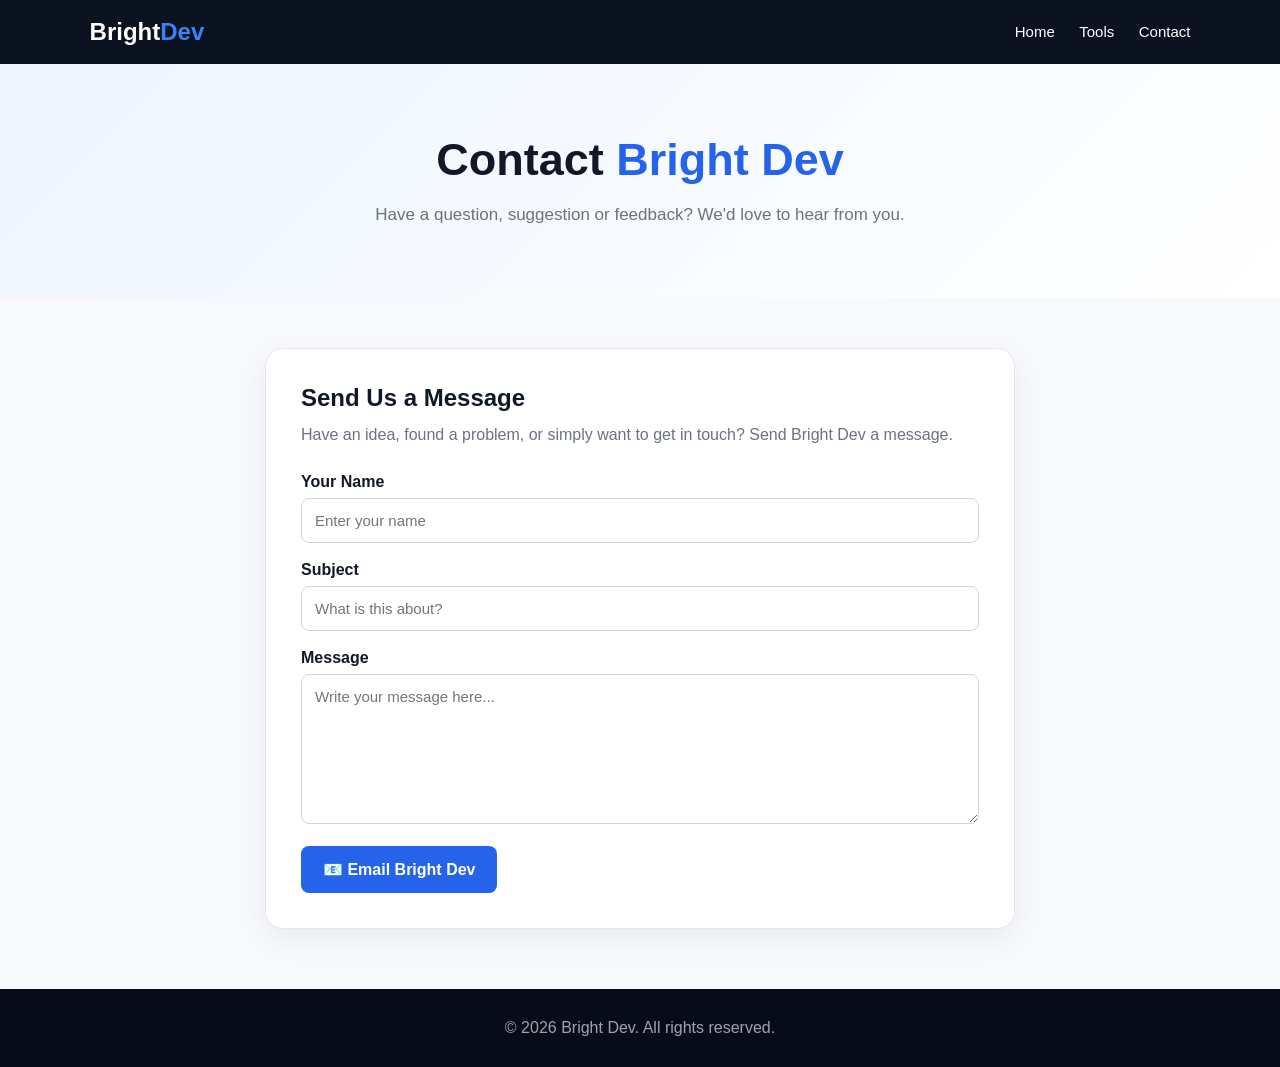
==== contact.html @ 9a0c2cc0 "Create contact.html" ====
<!DOCTYPE html>
<html lang="en">
<head>
    <meta charset="UTF-8">
    <meta name="viewport" content="width=device-width, initial-scale=1.0">

    <title>Bright Dev | Contact</title>

    <style>
        * {
            margin: 0;
            padding: 0;
            box-sizing: border-box;
            font-family: Arial, sans-serif;
        }

        body {
            background: #f7f9fc;
            color: #111827;
        }

        header {
            background: #0b1220;
            color: white;
            padding: 18px 7%;
            display: flex;
            justify-content: space-between;
            align-items: center;
        }

        .logo {
            font-size: 24px;
            font-weight: bold;
        }

        .logo span {
            color: #3b82f6;
        }

        nav a {
            color: white;
            text-decoration: none;
            margin-left: 20px;
            font-size: 15px;
        }

        .hero {
            text-align: center;
            padding: 70px 7%;
            background: linear-gradient(135deg, #eef5ff, #ffffff);
        }

        .hero h1 {
            font-size: 45px;
            margin-bottom: 15px;
        }

        .hero h1 span {
            color: #2563eb;
        }

        .hero p {
            color: #6b7280;
            font-size: 17px;
            line-height: 1.6;
        }

        .contact-section {
            max-width: 800px;
            margin: 50px auto;
            padding: 0 25px;
        }

        .contact-card {
            background: white;
            padding: 35px;
            border-radius: 18px;
            border: 1px solid #e5e7eb;
            box-shadow: 0 10px 30px rgba(0,0,0,0.06);
        }

        .contact-card h2 {
            margin-bottom: 10px;
        }

        .contact-card p {
            color: #6b7280;
            line-height: 1.6;
            margin-bottom: 25px;
        }

        label {
            display: block;
            margin-bottom: 7px;
            font-weight: bold;
        }

        input,
        textarea {
            width: 100%;
            padding: 13px;
            border: 1px solid #d1d5db;
            border-radius: 8px;
            margin-bottom: 18px;
            font-size: 15px;
        }

        textarea {
            min-height: 150px;
            resize: vertical;
        }

        .email-button {
            display: inline-block;
            background: #2563eb;
            color: white;
            padding: 14px 22px;
            border-radius: 8px;
            text-decoration: none;
            font-weight: bold;
        }

        .email-button:hover {
            background: #1d4ed8;
        }

        footer {
            background: #070d18;
            color: #9ca3af;
            text-align: center;
            padding: 30px;
            margin-top: 60px;
        }

        @media (max-width: 800px) {

            header {
                flex-direction: column;
                gap: 15px;
            }

            nav a {
                margin: 0 7px;
            }

            .hero h1 {
                font-size: 36px;
            }

            .contact-card {
                padding: 25px;
            }
        }
    </style>
</head>

<body>

<header>

    <div class="logo">
        Bright<span>Dev</span>
    </div>

    <nav>
        <a href="index.html">Home</a>
        <a href="tools.html">Tools</a>
        <a href="contact.html">Contact</a>
    </nav>

</header>


<section class="hero">

    <h1>Contact <span>Bright Dev</span></h1>

    <p>
        Have a question, suggestion or feedback?
        We'd love to hear from you.
    </p>

</section>


<section class="contact-section">

    <div class="contact-card">

        <h2>Send Us a Message</h2>

        <p>
            Have an idea, found a problem, or simply want
            to get in touch? Send Bright Dev a message.
        </p>


        <label for="name">Your Name</label>

        <input
            type="text"
            id="name"
            placeholder="Enter your name">


        <label for="subject">Subject</label>

        <input
            type="text"
            id="subject"
            placeholder="What is this about?">


        <label for="message">Message</label>

        <textarea
            id="message"
            placeholder="Write your message here..."></textarea>


        <a
            class="email-button"
            href="mailto:brightdev.com@gmail.com">
            📧 Email Bright Dev
        </a>

    </div>

</section>


<footer>

    <p>
        © 2026 Bright Dev. All rights reserved.
    </p>

</footer>

</body>
</html>
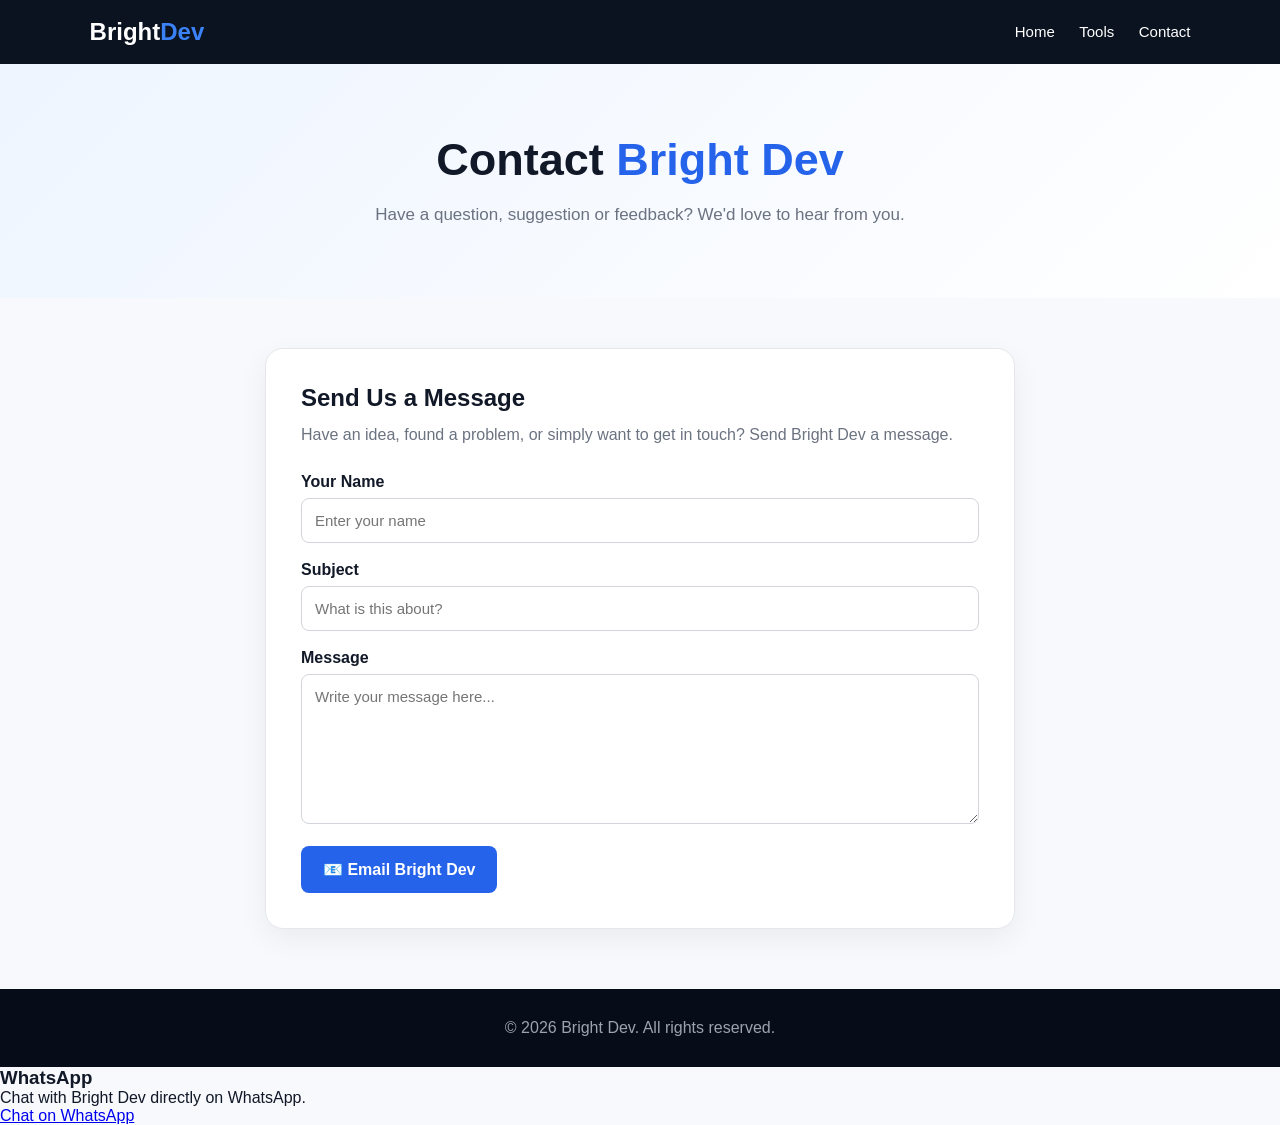
==== commit 578ad270: "Update contact.html" ====
--- a/contact.html
+++ b/contact.html
@@ -239,3 +239,13 @@
 
 </body>
 </html>
+<div class="contact-option">
+    <h3>WhatsApp</h3>
+    <p>Chat with Bright Dev directly on WhatsApp.</p>
+
+    <a href="https://wa.me/2347056324450"
+       target="_blank"
+       class="whatsapp-btn">
+        Chat on WhatsApp
+    </a>
+</div>
